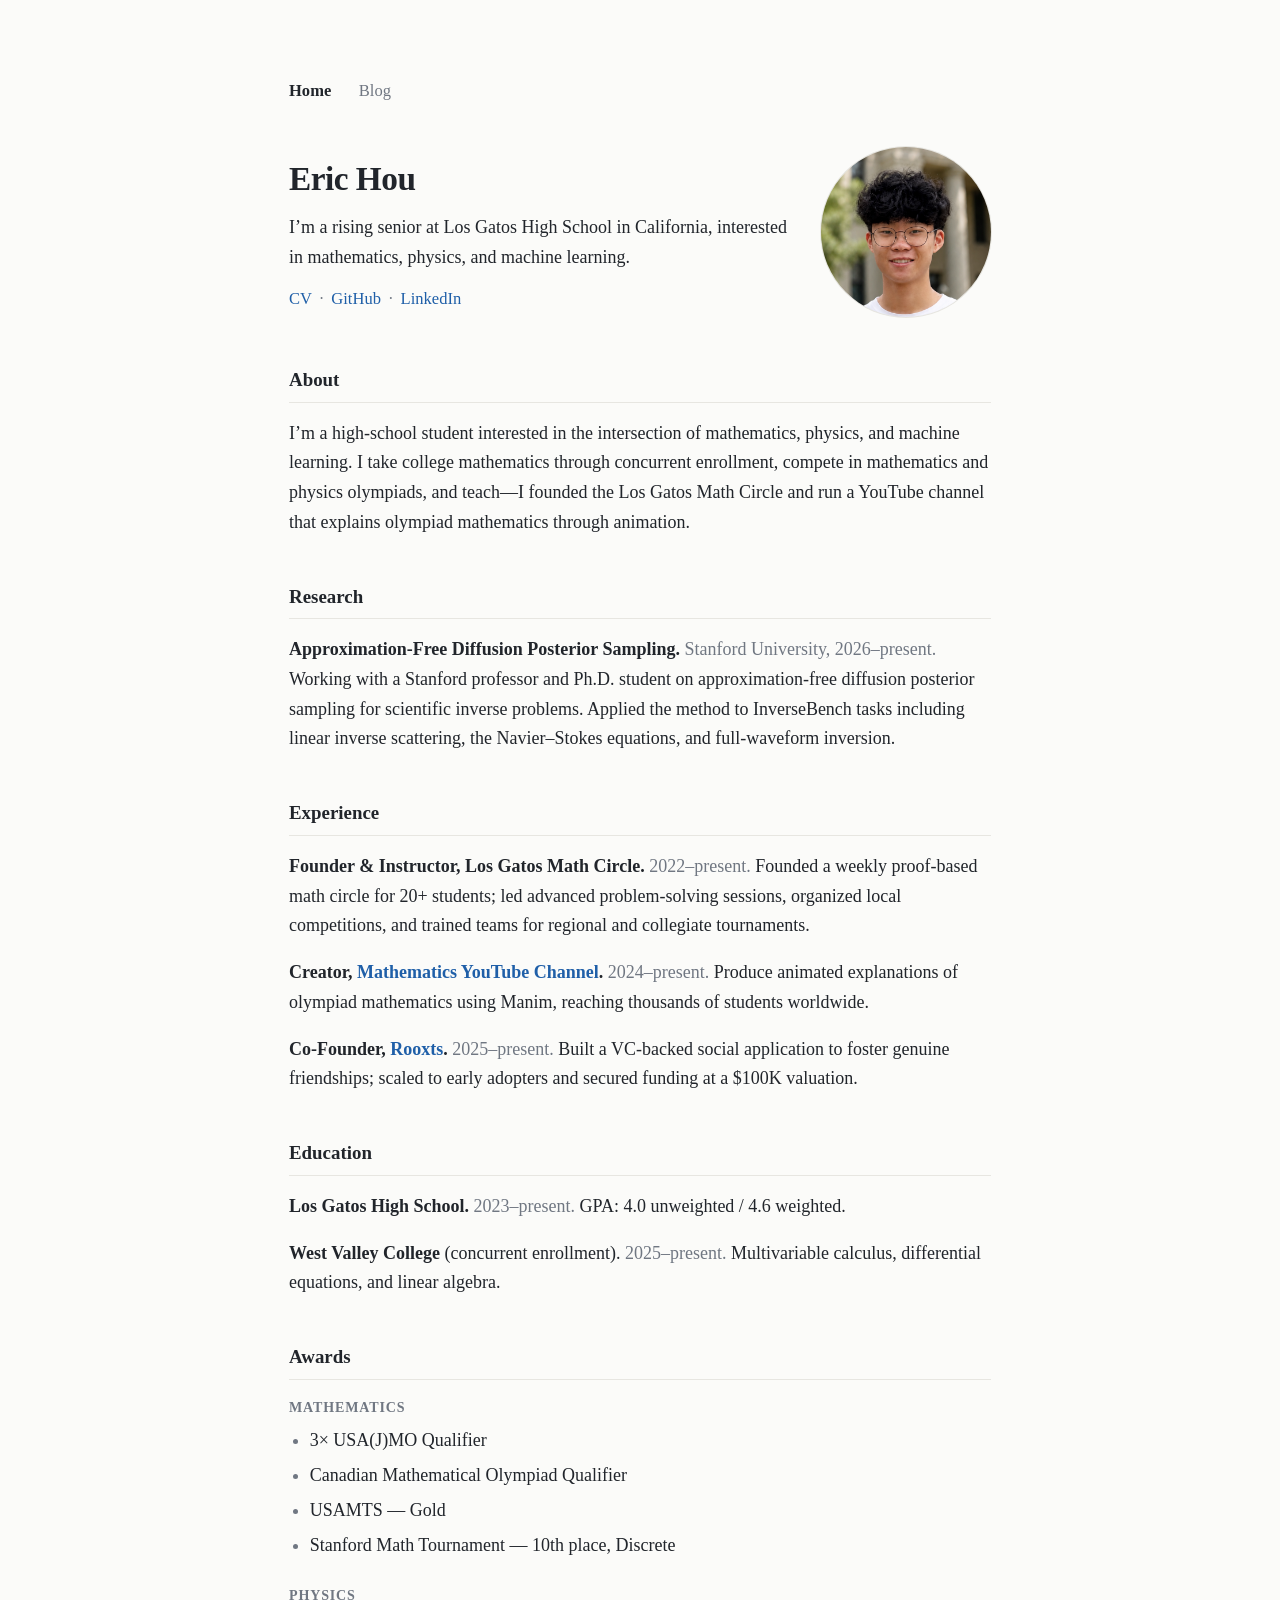
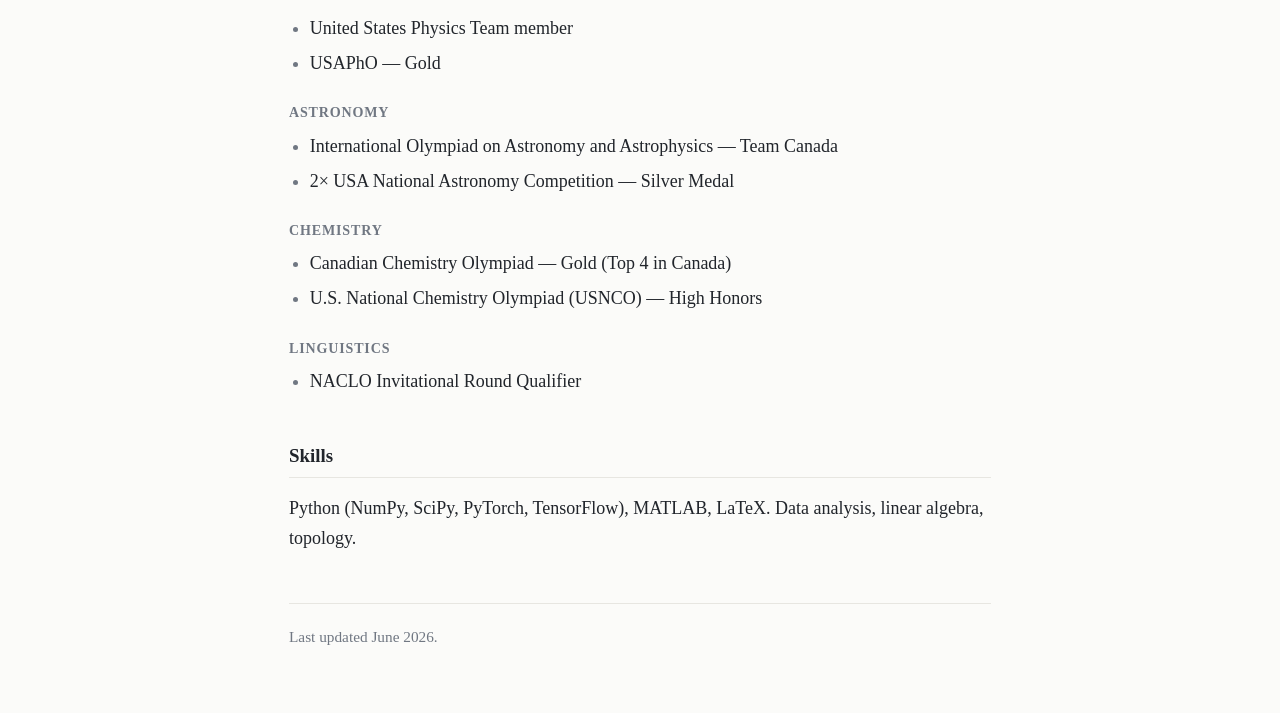
==== index.html @ 818a887a "Initial commit: minimal personal website" ====
<!DOCTYPE html>
<html lang="en">
<head>
  <meta charset="UTF-8" />
  <meta name="viewport" content="width=device-width, initial-scale=1.0" />
  <title>Eric Hou</title>
  <meta name="description" content="Eric Hou — a rising senior at Los Gatos High School interested in mathematics, physics, and machine learning." />
  <meta name="author" content="Eric Hou" />
  <link rel="icon" href="assets/profile.png" type="image/png" />
  <link rel="stylesheet" href="styles.css" />
</head>
<body>
  <div class="page">
    <nav class="nav">
      <a href="index.html" aria-current="page">Home</a>
      <a href="blog.html">Blog</a>
    </nav>
    <header class="intro">
      <div class="intro-text">
        <h1>Eric Hou</h1>
        <p class="lead">
          I&rsquo;m a rising senior at Los Gatos High School in California, interested in
          mathematics, physics, and machine learning.
        </p>
        <p class="contact">
          <a href="assets/cv.pdf">CV</a> <span class="sep">&middot;</span>
          <a href="https://github.com/erichou1">GitHub</a> <span class="sep">&middot;</span>
          <a href="https://www.linkedin.com/in/erichouu/">LinkedIn</a>
        </p>
      </div>
      <span class="photo">
        <img src="assets/profile.png" alt="Eric Hou" />
      </span>
    </header>

  <h2>About</h2>
  <p>
    I&rsquo;m a high-school student interested in the intersection of mathematics, physics,
    and machine learning. I take college mathematics through concurrent enrollment, compete
    in mathematics and physics olympiads, and teach&mdash;I founded the Los Gatos Math
    Circle and run a YouTube channel that explains olympiad mathematics through animation.
  </p>

  <h2>Research</h2>
  <p>
    <b>Approximation-Free Diffusion Posterior Sampling.</b>
    <span class="muted">Stanford University, 2026&ndash;present.</span> Working with a Stanford professor and Ph.D.
    student on approximation-free diffusion posterior sampling for scientific inverse
    problems. Applied the method to InverseBench tasks including linear inverse scattering,
    the Navier&ndash;Stokes equations, and full-waveform inversion.
  </p>

  <h2>Experience</h2>
  <p>
    <b>Founder &amp; Instructor, Los Gatos Math Circle.</b> <span class="muted">2022&ndash;present.</span>
    Founded a weekly proof-based math circle for 20+ students; led advanced problem-solving
    sessions, organized local competitions, and trained teams for regional and collegiate
    tournaments.
  </p>
  <p>
    <b>Creator, <a href="https://www.youtube.com/watch?v=dcJNu7ISjkw">Mathematics YouTube Channel</a>.</b> <span class="muted">2024&ndash;present.</span>
    Produce animated explanations of olympiad mathematics using Manim, reaching thousands
    of students worldwide.
  </p>
  <p>
    <b>Co-Founder, <a href="https://www.rooxts.com">Rooxts</a>.</b> <span class="muted">2025&ndash;present.</span>
    Built a VC-backed social application to foster genuine friendships; scaled to early
    adopters and secured funding at a $100K valuation.
  </p>

  <h2>Education</h2>
  <p>
    <b>Los Gatos High School.</b> <span class="muted">2023&ndash;present.</span> GPA: 4.0 unweighted / 4.6 weighted.
  </p>
  <p>
    <b>West Valley College</b> (concurrent enrollment). <span class="muted">2025&ndash;present.</span> Multivariable
    calculus, differential equations, and linear algebra.
  </p>

  <h2>Awards</h2>
  <div class="awards">
    <h3>Mathematics</h3>
    <ul>
      <li>3&times; USA(J)MO Qualifier</li>
      <li>Canadian Mathematical Olympiad Qualifier</li>
      <li>USAMTS &mdash; Gold</li>
      <li>Stanford Math Tournament &mdash; 10th place, Discrete</li>
    </ul>

    <h3>Physics</h3>
    <ul>
      <li>United States Physics Team member</li>
      <li>USAPhO &mdash; Gold</li>
    </ul>

    <h3>Astronomy</h3>
    <ul>
      <li>International Olympiad on Astronomy and Astrophysics &mdash; Team Canada</li>
      <li>2&times; USA National Astronomy Competition &mdash; Silver Medal</li>
    </ul>

    <h3>Chemistry</h3>
    <ul>
      <li>Canadian Chemistry Olympiad &mdash; Gold (Top 4 in Canada)</li>
      <li>U.S. National Chemistry Olympiad (USNCO) &mdash; High Honors</li>
    </ul>

    <h3>Linguistics</h3>
    <ul>
      <li>NACLO Invitational Round Qualifier</li>
    </ul>
  </div>

  <h2>Skills</h2>
  <p>
    Python (NumPy, SciPy, PyTorch, TensorFlow), MATLAB, LaTeX. Data analysis, linear
    algebra, topology.
  </p>

    <footer>
      Last updated June 2026.
    </footer>
  </div>
</body>
</html>
---- styles.css ----
/* Eric Hou — minimal academic homepage */

:root {
  --bg: #fbfbf9;
  --fg: #21252b;
  --muted: #707782;
  --rule: #e7e6e1;
  --link: #1f5fa8;
  --link-hover: #143f73;
  --measure: 42rem;
}

@media (prefers-color-scheme: dark) {
  :root {
    --bg: #15171a;
    --fg: #e3e4e2;
    --muted: #969ca5;
    --rule: #2a2d31;
    --link: #82b4ff;
    --link-hover: #abccff;
  }
}

* {
  box-sizing: border-box;
}

html {
  font-size: 18px;
  -webkit-text-size-adjust: 100%;
}

body {
  margin: 0;
  background: var(--bg);
  color: var(--fg);
  font-family: "Charter", "Iowan Old Style", "Palatino Linotype", Palatino, Georgia, serif;
  font-size: 1rem;
  line-height: 1.65;
  -webkit-font-smoothing: antialiased;
  text-rendering: optimizeLegibility;
}

.page {
  max-width: var(--measure);
  margin: 0 auto;
  padding: clamp(2.5rem, 6vw, 5rem) 1.5rem clamp(2.5rem, 5vw, 4rem);
}

/* Nav */
.nav {
  margin-bottom: 2.4rem;
  font-size: 0.92rem;
}

.nav a {
  margin-right: 1.3rem;
  color: var(--muted);
}

.nav a:hover {
  color: var(--link);
  text-decoration: none;
}

.nav a[aria-current="page"] {
  color: var(--fg);
  font-weight: 600;
}

/* Links */
a {
  color: var(--link);
  text-decoration: none;
}

a:hover {
  color: var(--link-hover);
  text-decoration: underline;
  text-underline-offset: 2px;
}

/* Header */
.intro {
  display: flex;
  align-items: center;
  gap: 1.6rem;
  margin-bottom: 2.6rem;
}

.intro-text {
  flex: 1 1 auto;
  min-width: 0;
}

.photo {
  flex: none;
  display: block;
  width: 170px;
  height: 170px;
  border-radius: 50%;
  overflow: hidden;
  background: var(--rule);
  box-shadow: 0 0 0 1px var(--rule);
}

.photo img {
  width: 100%;
  height: 100%;
  object-fit: cover;
  object-position: center 35%;
  transform: scale(1.9);
  transform-origin: center 35%;
}

h1 {
  margin: 0 0 0.35rem;
  font-size: 1.85rem;
  font-weight: 600;
  letter-spacing: -0.015em;
}

.lead {
  margin: 0 0 0.7rem;
}

.contact {
  margin: 0;
  font-size: 0.92rem;
  color: var(--muted);
}

.contact .sep {
  margin: 0 0.2rem;
  color: var(--muted);
}

/* Sections */
h2 {
  margin: 2.4rem 0 0.9rem;
  padding-bottom: 0.35rem;
  font-size: 1.05rem;
  font-weight: 600;
  border-bottom: 1px solid var(--rule);
}

h3 {
  margin: 1.25rem 0 0.4rem;
  font-size: 0.78rem;
  font-weight: 600;
  text-transform: uppercase;
  letter-spacing: 0.06em;
  color: var(--muted);
}

p {
  margin: 0 0 0.95rem;
}

b {
  font-weight: 600;
}

.muted {
  color: var(--muted);
}

/* Lists */
ul {
  margin: 0 0 0.95rem;
  padding-left: 1.15rem;
}

li {
  margin-bottom: 0.3rem;
}

li::marker {
  color: var(--muted);
}

/* Awards: tighter spacing within the grouped section */
.awards ul {
  margin-bottom: 0.6rem;
}

.awards h3:first-child {
  margin-top: 0.4rem;
}

/* Footer */
footer {
  margin-top: 2.75rem;
  padding-top: 1.1rem;
  border-top: 1px solid var(--rule);
  color: var(--muted);
  font-size: 0.85rem;
}

/* Blog listing */
.posts {
  list-style: none;
  padding: 0;
  margin: 1.8rem 0 0;
}

.posts li {
  display: flex;
  align-items: baseline;
  gap: 1.1rem;
  margin-bottom: 0.85rem;
}

.post-date {
  flex: none;
  width: 5.5rem;
  font-size: 0.9rem;
}

/* Blog post */
.post {
  margin-bottom: 2.5rem;
}

.post h1 {
  margin-bottom: 0.25rem;
}

.post-meta {
  margin: 0 0 1.6rem;
  font-size: 0.92rem;
}

.back {
  font-size: 0.92rem;
}

/* Small screens */
@media (max-width: 480px) {
  html {
    font-size: 17px;
  }

  .intro {
    gap: 1.1rem;
  }

  .photo {
    width: 128px;
    height: 128px;
  }
}
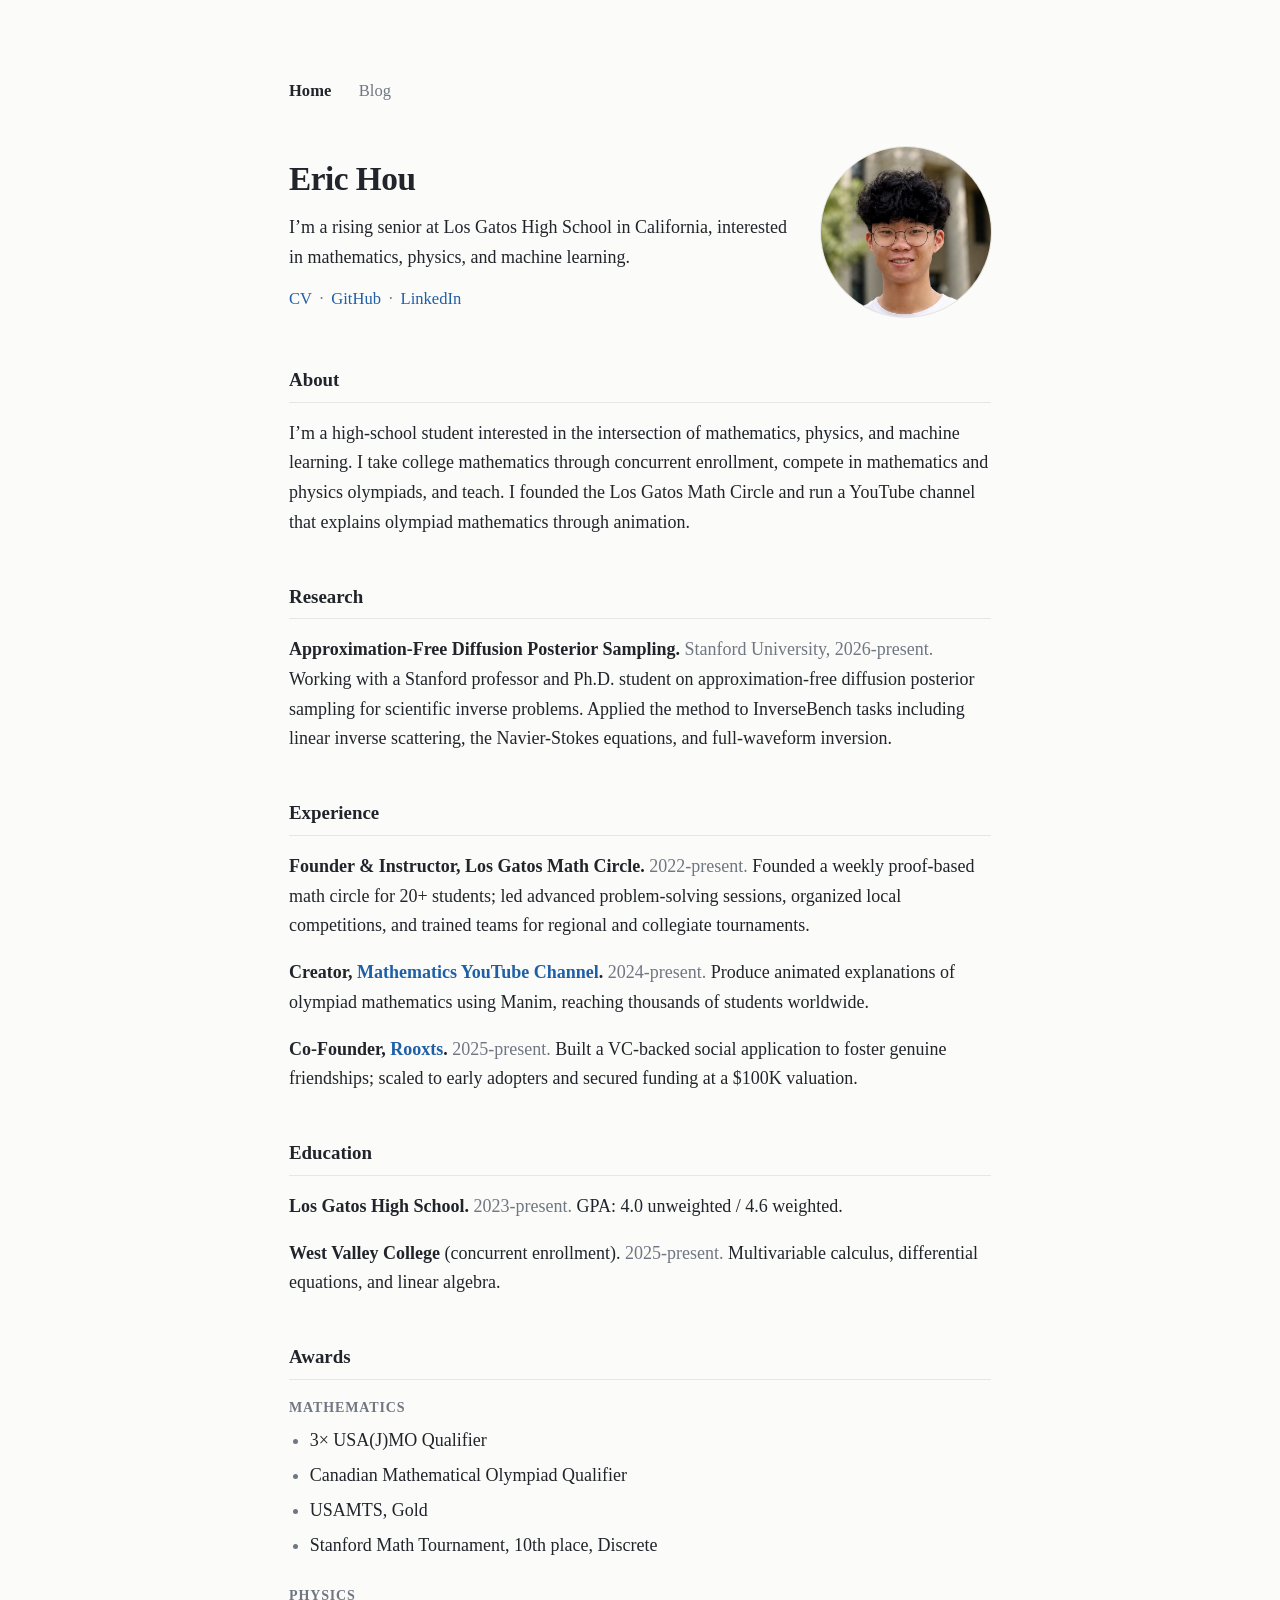
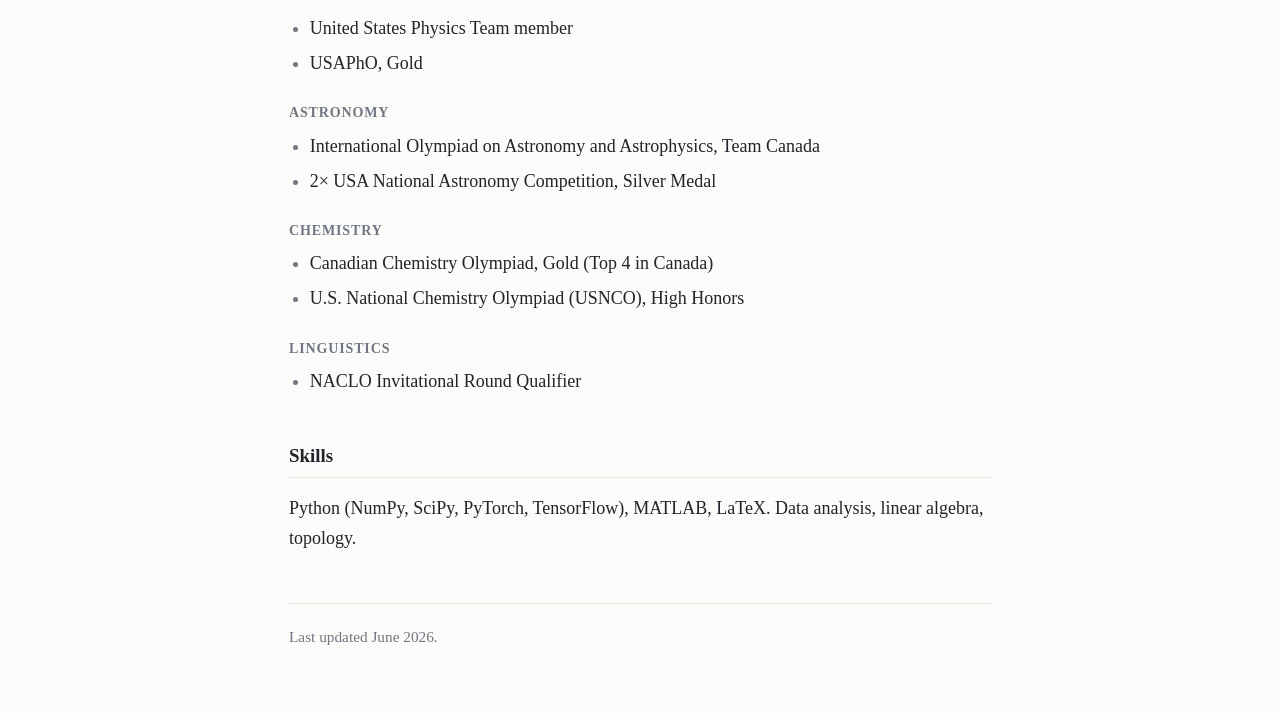
==== commit c1cb9e66: "Remove em and en dashes from site copy" ====
--- a/index.html
+++ b/index.html
@@ -4,7 +4,7 @@
   <meta charset="UTF-8" />
   <meta name="viewport" content="width=device-width, initial-scale=1.0" />
   <title>Eric Hou</title>
-  <meta name="description" content="Eric Hou — a rising senior at Los Gatos High School interested in mathematics, physics, and machine learning." />
+  <meta name="description" content="Eric Hou, a rising senior at Los Gatos High School interested in mathematics, physics, and machine learning." />
   <meta name="author" content="Eric Hou" />
   <link rel="icon" href="assets/profile.png" type="image/png" />
   <link rel="stylesheet" href="styles.css" />
@@ -37,43 +37,43 @@
   <p>
     I&rsquo;m a high-school student interested in the intersection of mathematics, physics,
     and machine learning. I take college mathematics through concurrent enrollment, compete
-    in mathematics and physics olympiads, and teach&mdash;I founded the Los Gatos Math
+    in mathematics and physics olympiads, and teach. I founded the Los Gatos Math
     Circle and run a YouTube channel that explains olympiad mathematics through animation.
   </p>
 
   <h2>Research</h2>
   <p>
     <b>Approximation-Free Diffusion Posterior Sampling.</b>
-    <span class="muted">Stanford University, 2026&ndash;present.</span> Working with a Stanford professor and Ph.D.
+    <span class="muted">Stanford University, 2026-present.</span> Working with a Stanford professor and Ph.D.
     student on approximation-free diffusion posterior sampling for scientific inverse
     problems. Applied the method to InverseBench tasks including linear inverse scattering,
-    the Navier&ndash;Stokes equations, and full-waveform inversion.
+    the Navier-Stokes equations, and full-waveform inversion.
   </p>
 
   <h2>Experience</h2>
   <p>
-    <b>Founder &amp; Instructor, Los Gatos Math Circle.</b> <span class="muted">2022&ndash;present.</span>
+    <b>Founder &amp; Instructor, Los Gatos Math Circle.</b> <span class="muted">2022-present.</span>
     Founded a weekly proof-based math circle for 20+ students; led advanced problem-solving
     sessions, organized local competitions, and trained teams for regional and collegiate
     tournaments.
   </p>
   <p>
-    <b>Creator, <a href="https://www.youtube.com/watch?v=dcJNu7ISjkw">Mathematics YouTube Channel</a>.</b> <span class="muted">2024&ndash;present.</span>
+    <b>Creator, <a href="https://www.youtube.com/watch?v=dcJNu7ISjkw">Mathematics YouTube Channel</a>.</b> <span class="muted">2024-present.</span>
     Produce animated explanations of olympiad mathematics using Manim, reaching thousands
     of students worldwide.
   </p>
   <p>
-    <b>Co-Founder, <a href="https://www.rooxts.com">Rooxts</a>.</b> <span class="muted">2025&ndash;present.</span>
+    <b>Co-Founder, <a href="https://www.rooxts.com">Rooxts</a>.</b> <span class="muted">2025-present.</span>
     Built a VC-backed social application to foster genuine friendships; scaled to early
     adopters and secured funding at a $100K valuation.
   </p>
 
   <h2>Education</h2>
   <p>
-    <b>Los Gatos High School.</b> <span class="muted">2023&ndash;present.</span> GPA: 4.0 unweighted / 4.6 weighted.
+    <b>Los Gatos High School.</b> <span class="muted">2023-present.</span> GPA: 4.0 unweighted / 4.6 weighted.
   </p>
   <p>
-    <b>West Valley College</b> (concurrent enrollment). <span class="muted">2025&ndash;present.</span> Multivariable
+    <b>West Valley College</b> (concurrent enrollment). <span class="muted">2025-present.</span> Multivariable
     calculus, differential equations, and linear algebra.
   </p>
 
@@ -83,26 +83,26 @@
     <ul>
       <li>3&times; USA(J)MO Qualifier</li>
       <li>Canadian Mathematical Olympiad Qualifier</li>
-      <li>USAMTS &mdash; Gold</li>
-      <li>Stanford Math Tournament &mdash; 10th place, Discrete</li>
+      <li>USAMTS, Gold</li>
+      <li>Stanford Math Tournament, 10th place, Discrete</li>
     </ul>
 
     <h3>Physics</h3>
     <ul>
       <li>United States Physics Team member</li>
-      <li>USAPhO &mdash; Gold</li>
+      <li>USAPhO, Gold</li>
     </ul>
 
     <h3>Astronomy</h3>
     <ul>
-      <li>International Olympiad on Astronomy and Astrophysics &mdash; Team Canada</li>
-      <li>2&times; USA National Astronomy Competition &mdash; Silver Medal</li>
+      <li>International Olympiad on Astronomy and Astrophysics, Team Canada</li>
+      <li>2&times; USA National Astronomy Competition, Silver Medal</li>
     </ul>
 
     <h3>Chemistry</h3>
     <ul>
-      <li>Canadian Chemistry Olympiad &mdash; Gold (Top 4 in Canada)</li>
-      <li>U.S. National Chemistry Olympiad (USNCO) &mdash; High Honors</li>
+      <li>Canadian Chemistry Olympiad, Gold (Top 4 in Canada)</li>
+      <li>U.S. National Chemistry Olympiad (USNCO), High Honors</li>
     </ul>
 
     <h3>Linguistics</h3>
--- a/styles.css
+++ b/styles.css
@@ -1,4 +1,4 @@
-/* Eric Hou — minimal academic homepage */
+/* Eric Hou: minimal academic homepage */
 
 :root {
   --bg: #fbfbf9;
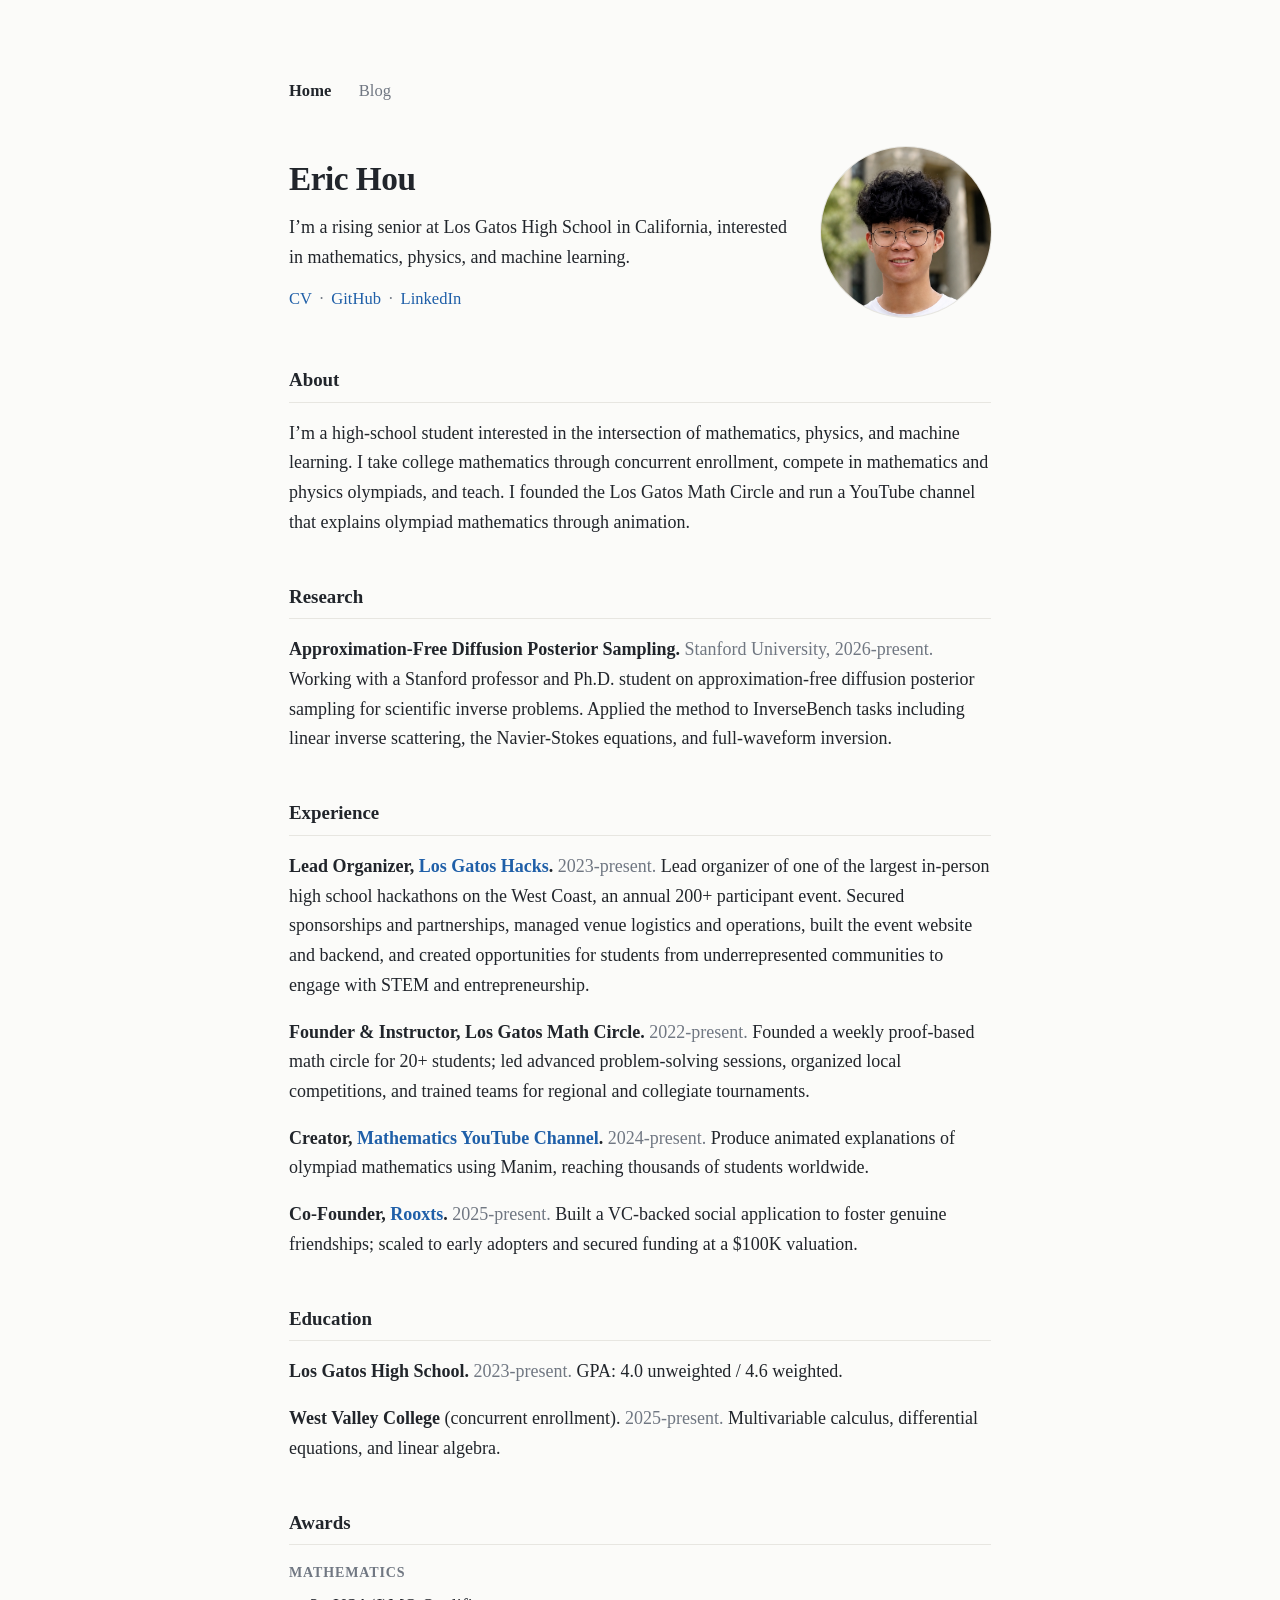
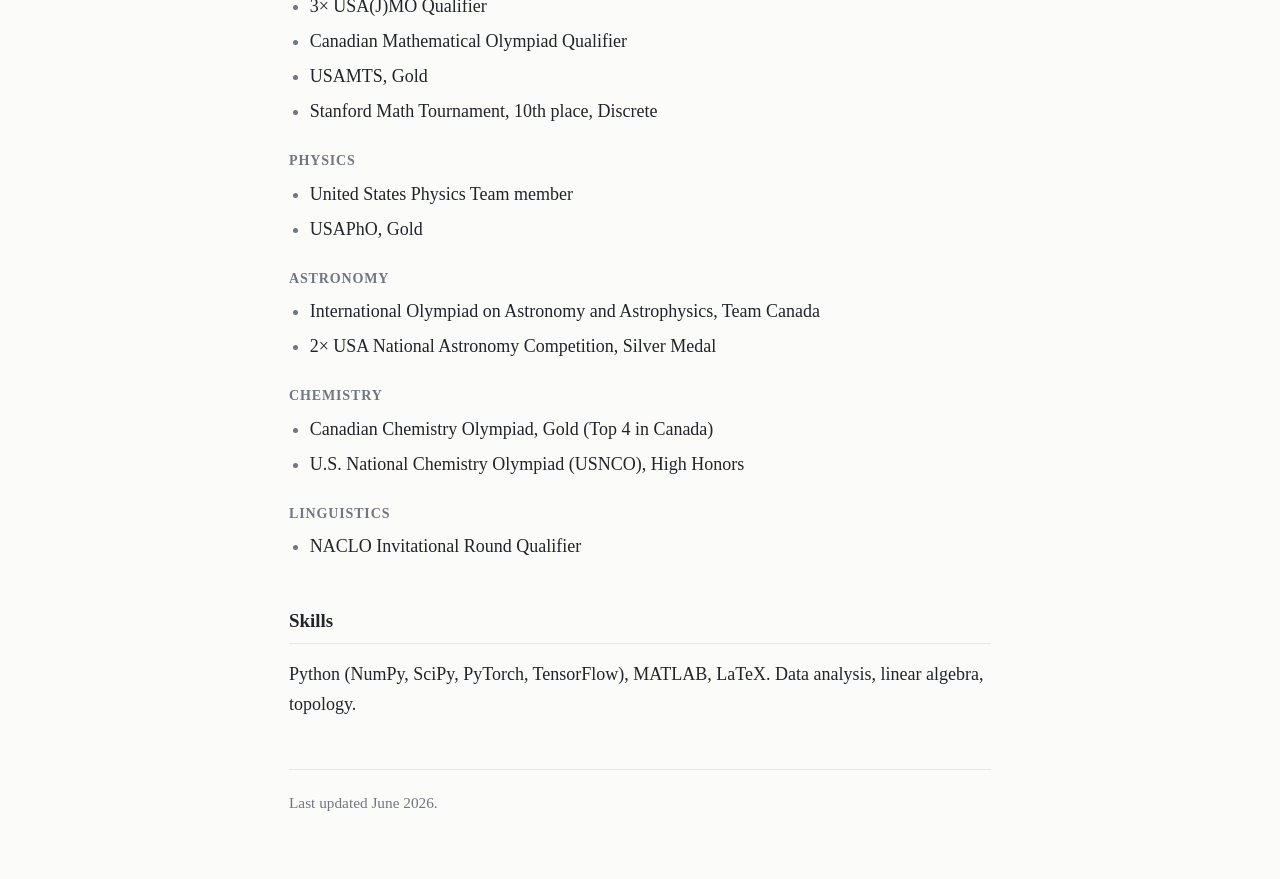
==== commit 8bbc98af: "Add Los Gatos Hacks experience" ====
--- a/index.html
+++ b/index.html
@@ -51,6 +51,13 @@
   </p>
 
   <h2>Experience</h2>
+  <p>
+    <b>Lead Organizer, <a href="https://losgatoshacks.com">Los Gatos Hacks</a>.</b> <span class="muted">2023-present.</span>
+    Lead organizer of one of the largest in-person high school hackathons on the West Coast,
+    an annual 200+ participant event. Secured sponsorships and partnerships, managed venue
+    logistics and operations, built the event website and backend, and created opportunities
+    for students from underrepresented communities to engage with STEM and entrepreneurship.
+  </p>
   <p>
     <b>Founder &amp; Instructor, Los Gatos Math Circle.</b> <span class="muted">2022-present.</span>
     Founded a weekly proof-based math circle for 20+ students; led advanced problem-solving
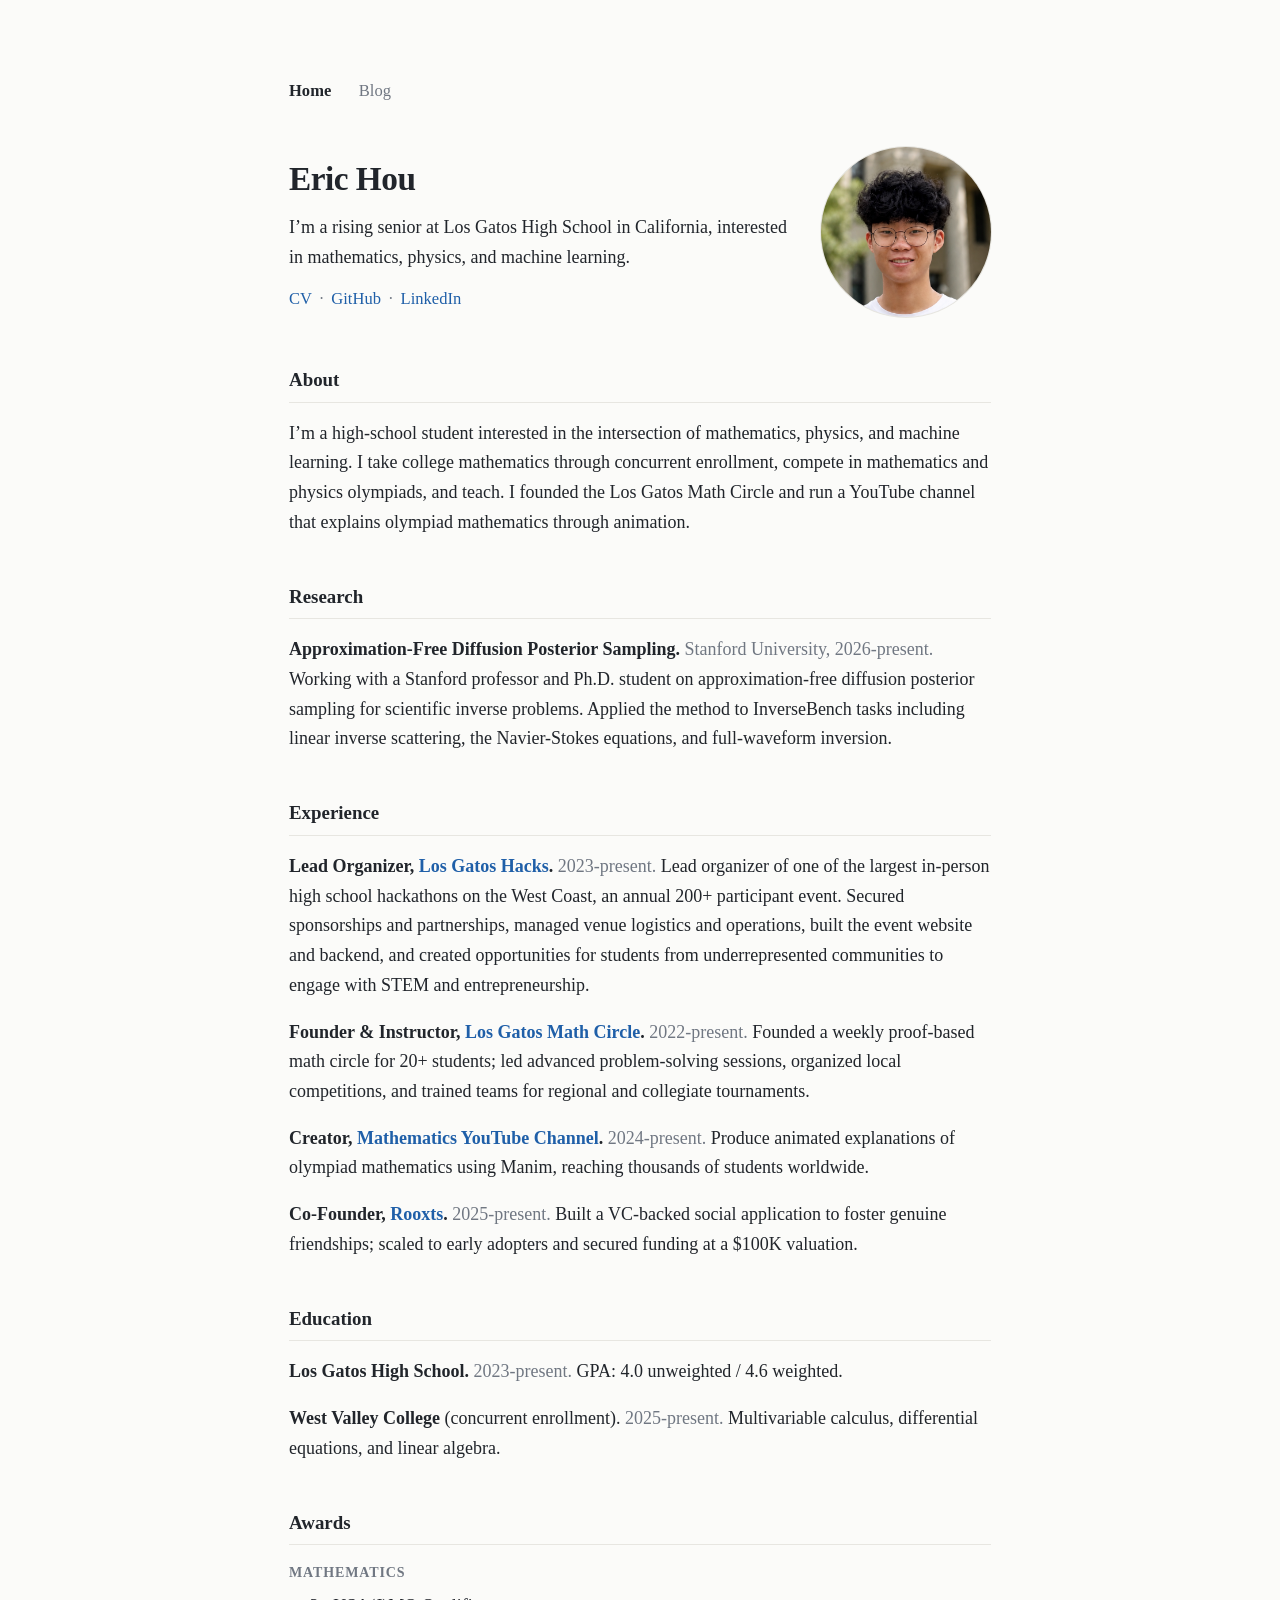
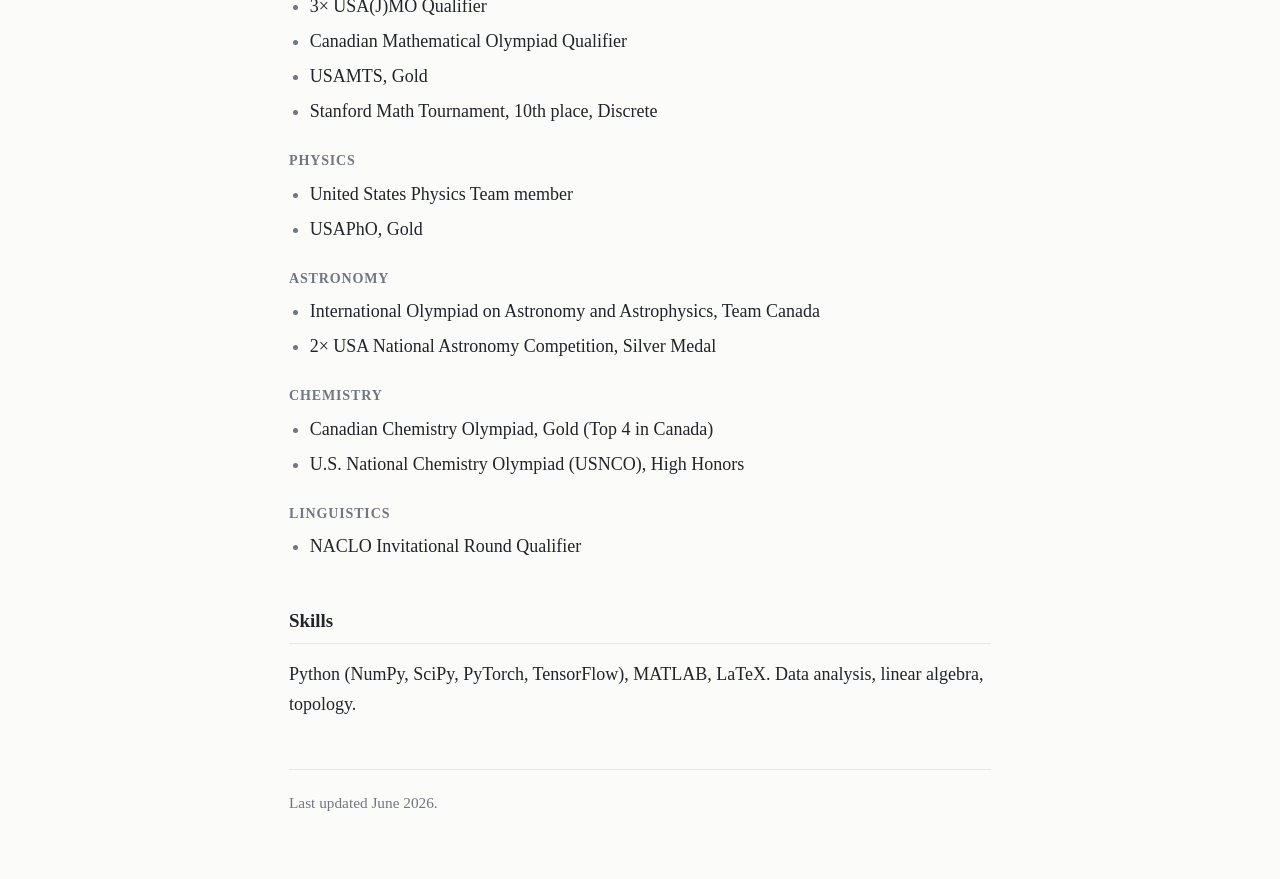
==== commit d04ac38e: "Add Los Gatos Math Circle link" ====
--- a/index.html
+++ b/index.html
@@ -59,7 +59,7 @@
     for students from underrepresented communities to engage with STEM and entrepreneurship.
   </p>
   <p>
-    <b>Founder &amp; Instructor, Los Gatos Math Circle.</b> <span class="muted">2022-present.</span>
+    <b>Founder &amp; Instructor, <a href="https://lgmathcircle.org">Los Gatos Math Circle</a>.</b> <span class="muted">2022-present.</span>
     Founded a weekly proof-based math circle for 20+ students; led advanced problem-solving
     sessions, organized local competitions, and trained teams for regional and collegiate
     tournaments.
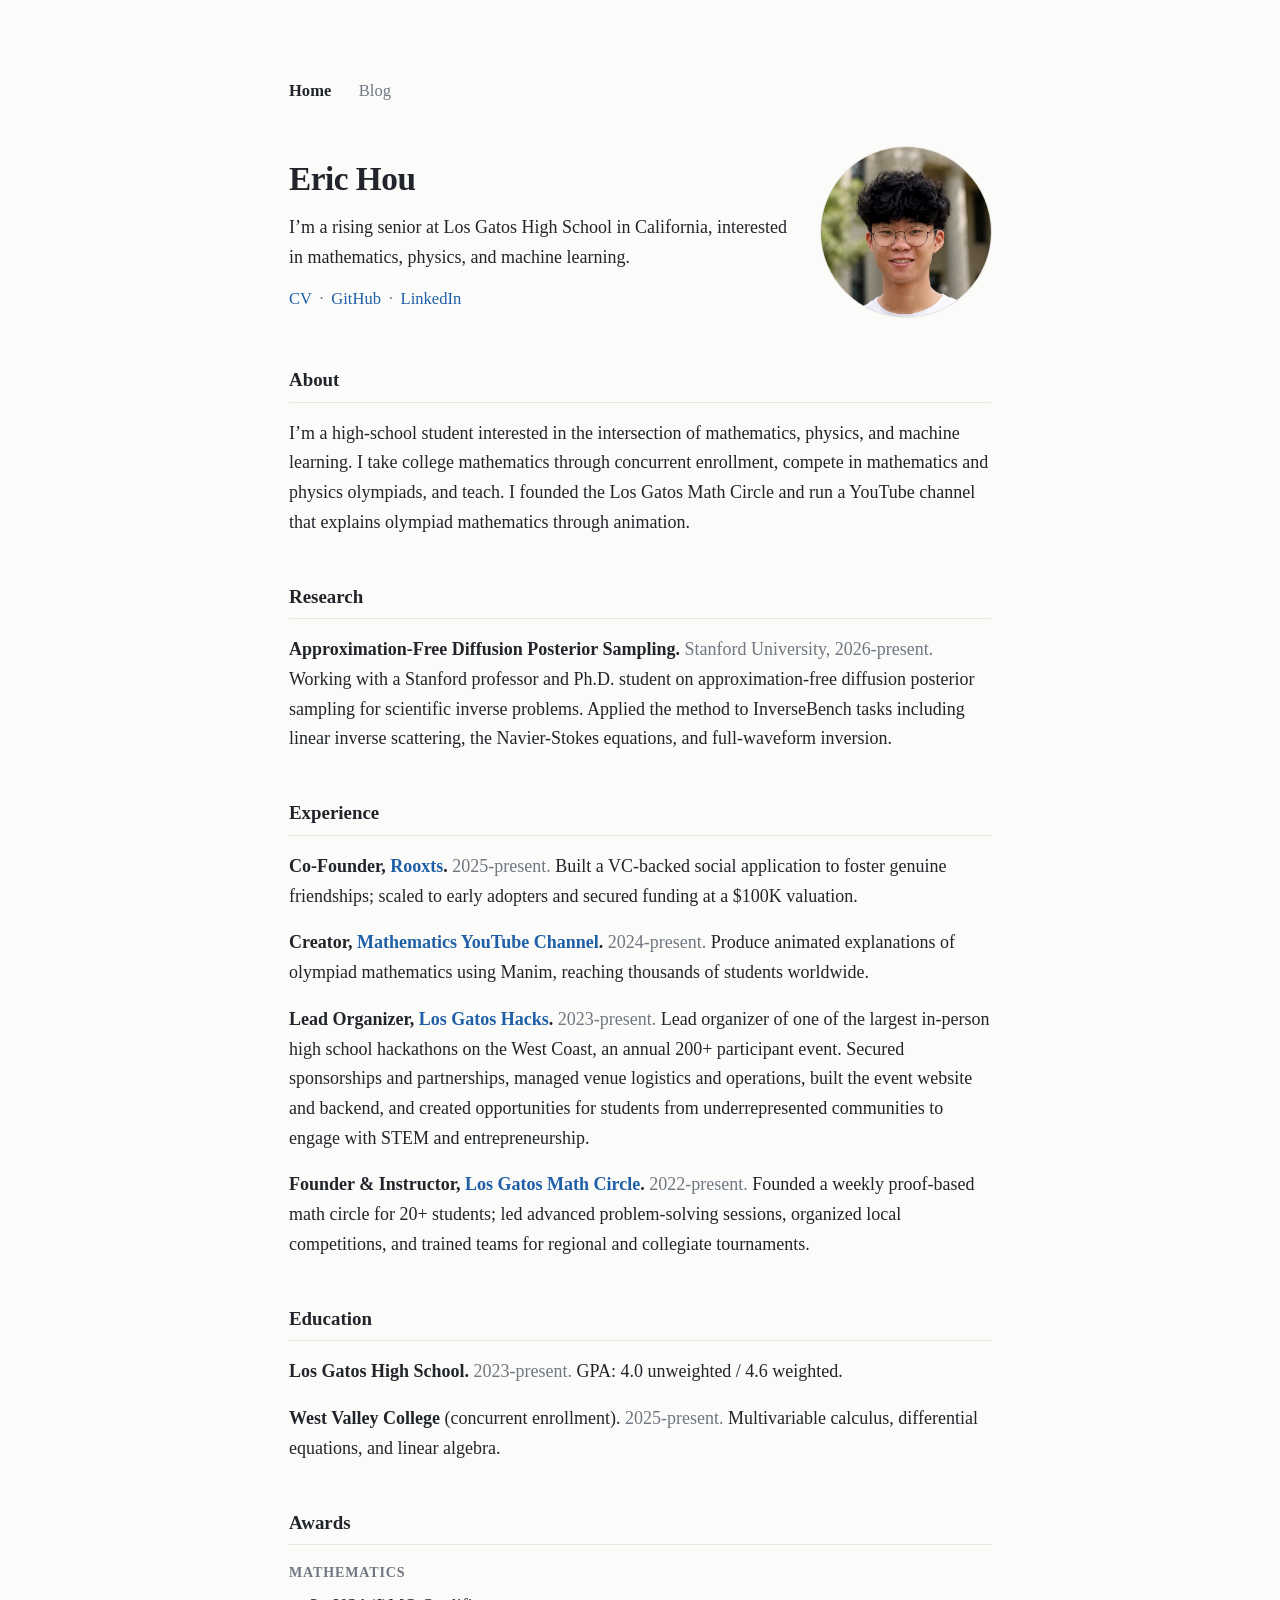
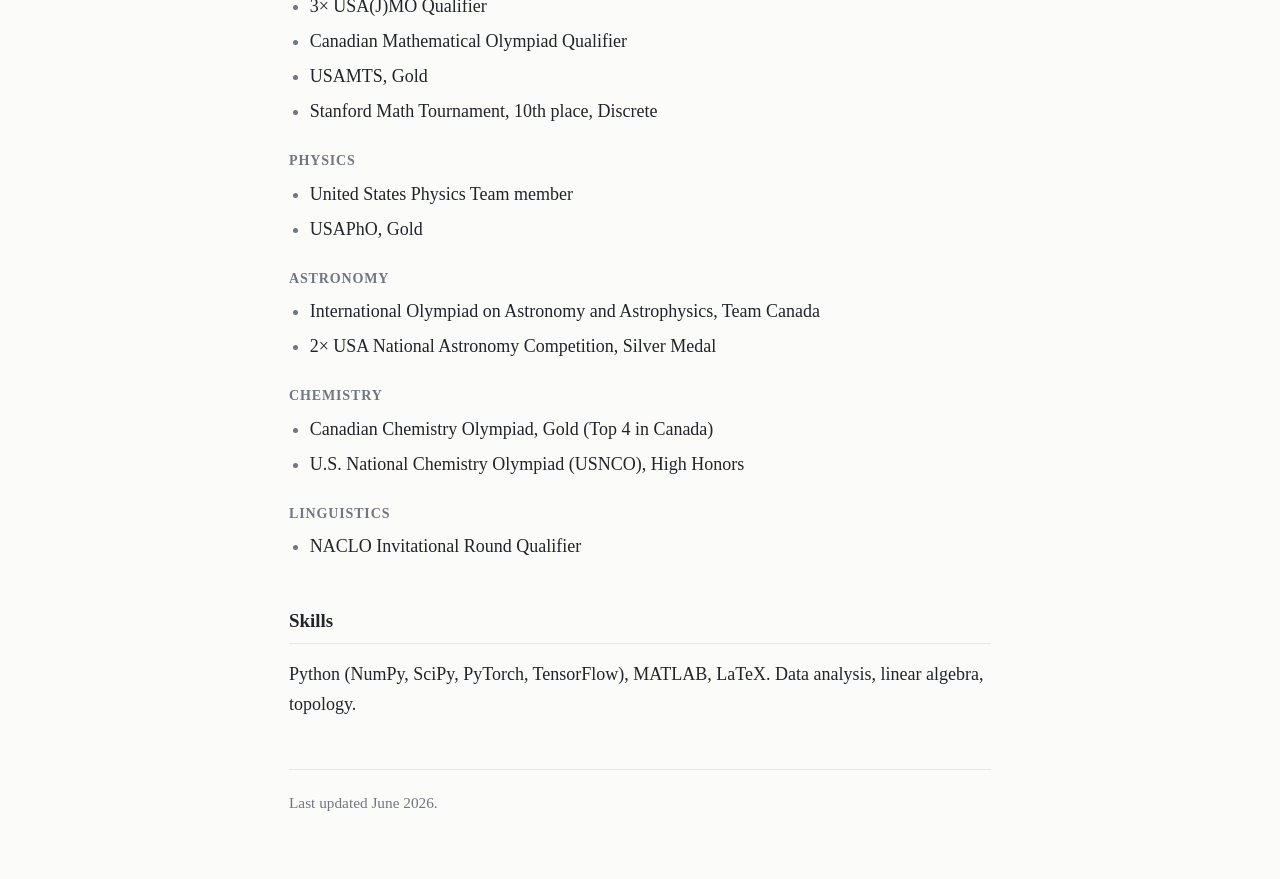
==== commit 8b9d8830: "Order experience newest-first" ====
--- a/index.html
+++ b/index.html
@@ -52,6 +52,16 @@
 
   <h2>Experience</h2>
   <p>
+    <b>Co-Founder, <a href="https://www.rooxts.com">Rooxts</a>.</b> <span class="muted">2025-present.</span>
+    Built a VC-backed social application to foster genuine friendships; scaled to early
+    adopters and secured funding at a $100K valuation.
+  </p>
+  <p>
+    <b>Creator, <a href="https://www.youtube.com/watch?v=dcJNu7ISjkw">Mathematics YouTube Channel</a>.</b> <span class="muted">2024-present.</span>
+    Produce animated explanations of olympiad mathematics using Manim, reaching thousands
+    of students worldwide.
+  </p>
+  <p>
     <b>Lead Organizer, <a href="https://losgatoshacks.com">Los Gatos Hacks</a>.</b> <span class="muted">2023-present.</span>
     Lead organizer of one of the largest in-person high school hackathons on the West Coast,
     an annual 200+ participant event. Secured sponsorships and partnerships, managed venue
@@ -63,16 +73,6 @@
     Founded a weekly proof-based math circle for 20+ students; led advanced problem-solving
     sessions, organized local competitions, and trained teams for regional and collegiate
     tournaments.
-  </p>
-  <p>
-    <b>Creator, <a href="https://www.youtube.com/watch?v=dcJNu7ISjkw">Mathematics YouTube Channel</a>.</b> <span class="muted">2024-present.</span>
-    Produce animated explanations of olympiad mathematics using Manim, reaching thousands
-    of students worldwide.
-  </p>
-  <p>
-    <b>Co-Founder, <a href="https://www.rooxts.com">Rooxts</a>.</b> <span class="muted">2025-present.</span>
-    Built a VC-backed social application to foster genuine friendships; scaled to early
-    adopters and secured funding at a $100K valuation.
   </p>
 
   <h2>Education</h2>
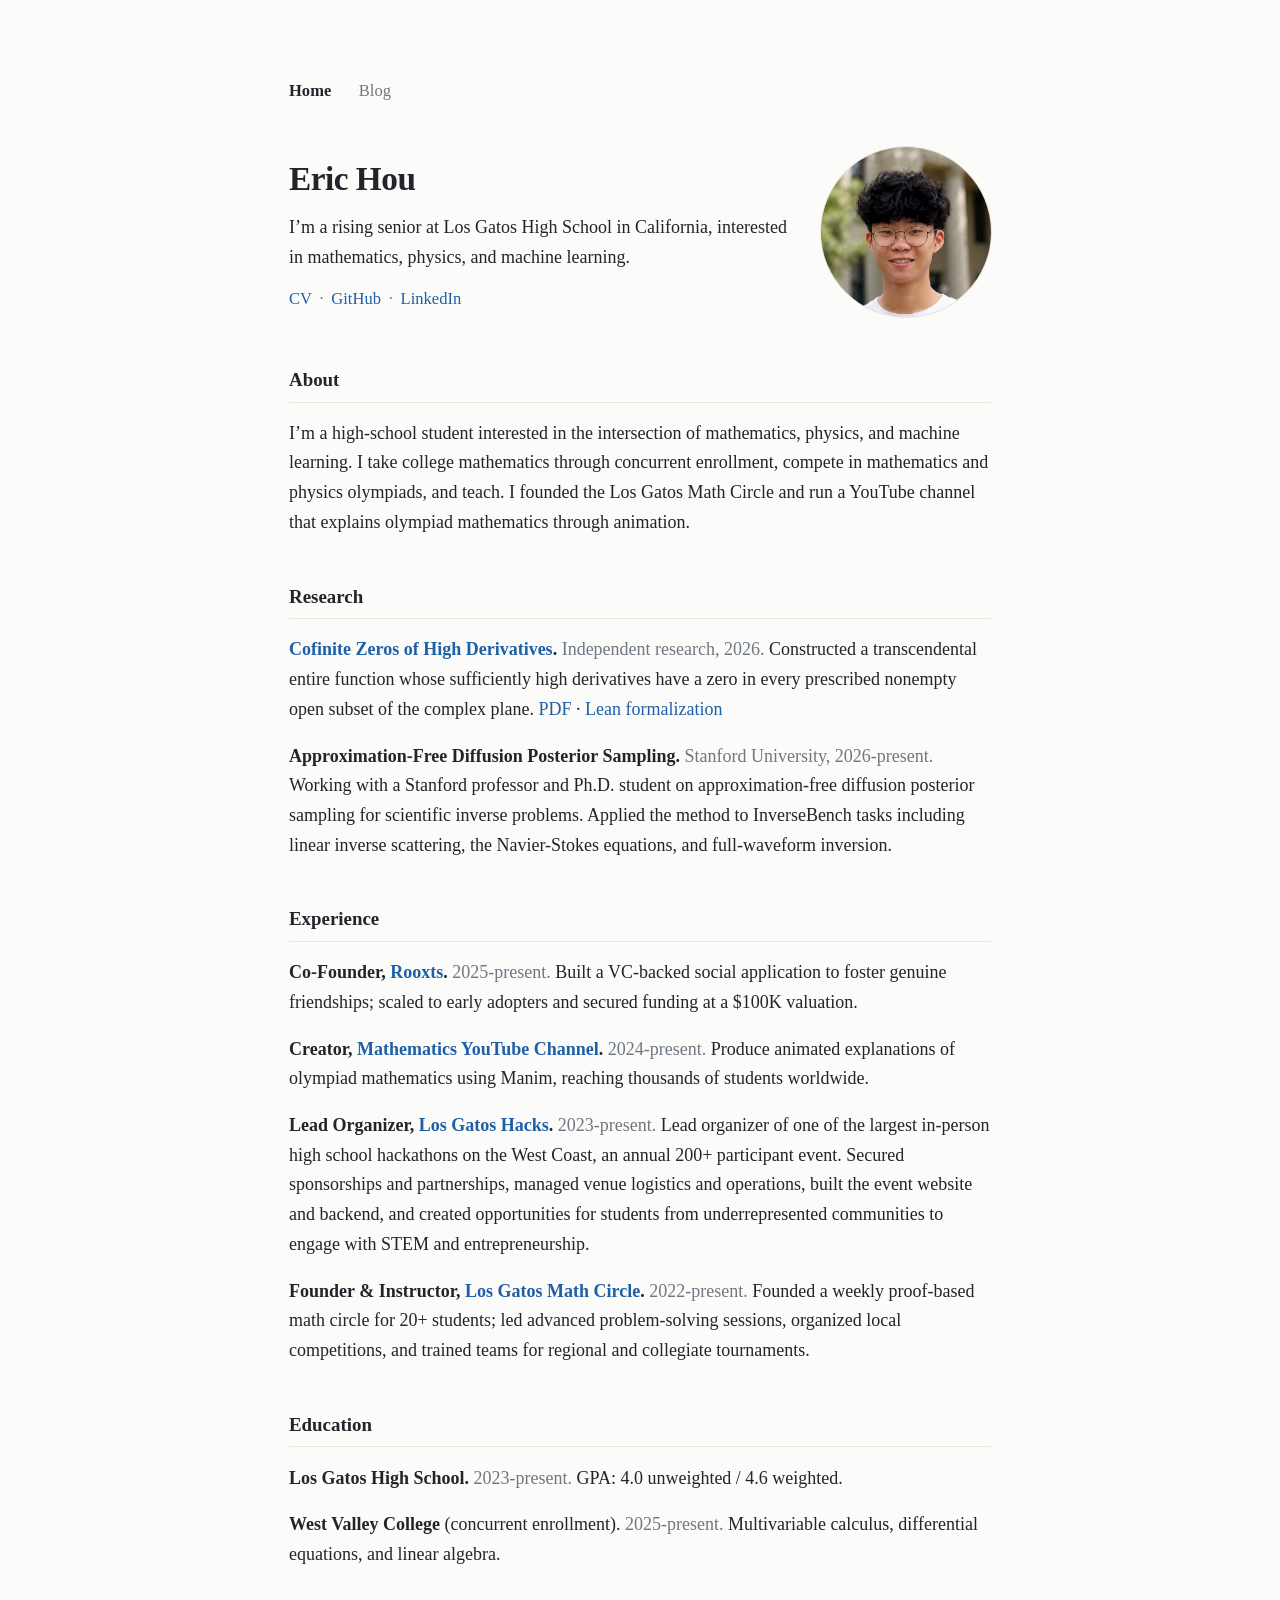
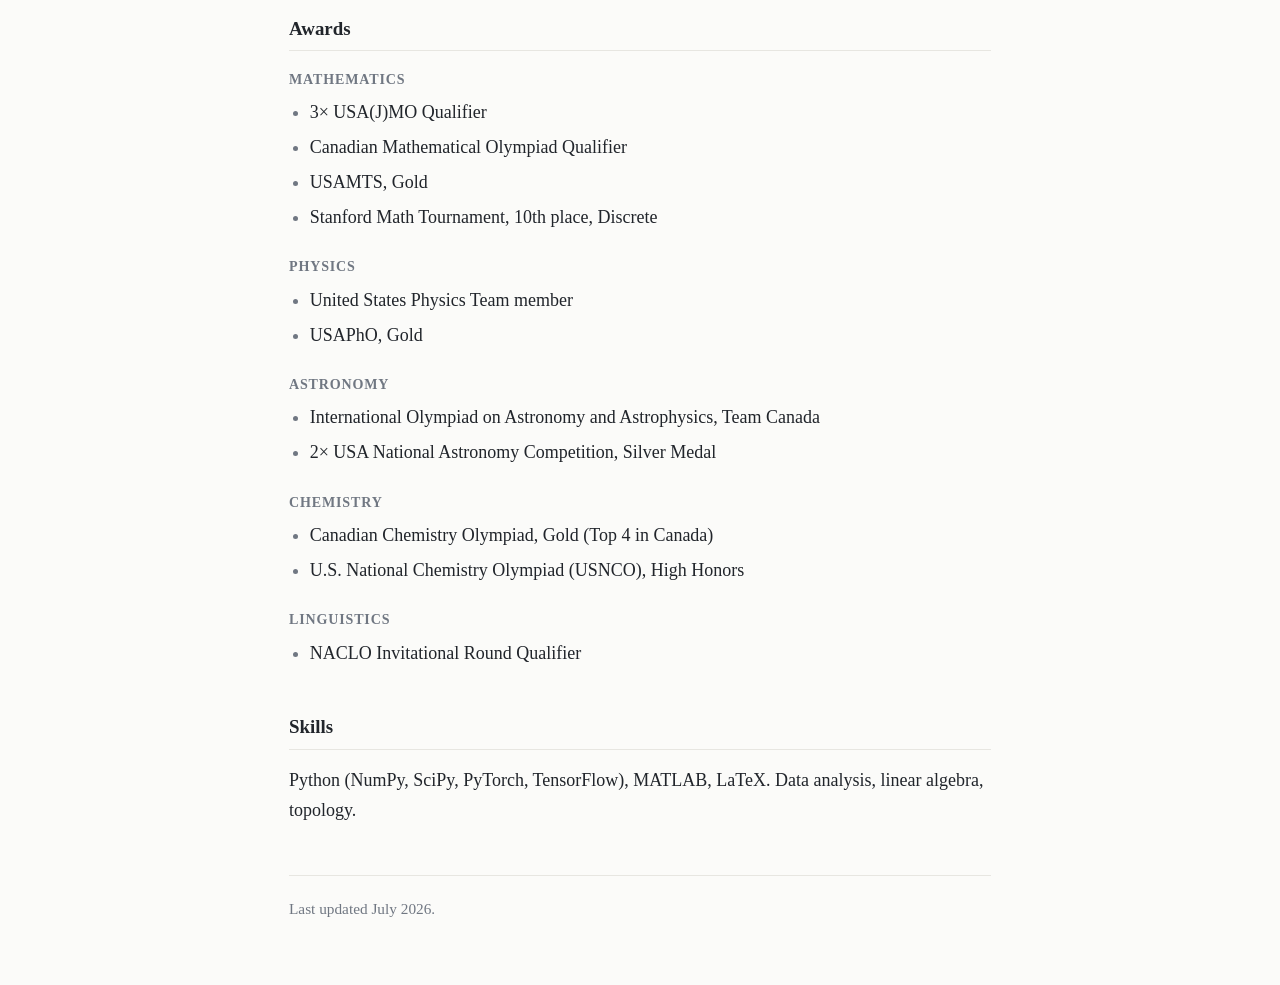
==== commit e2768c18: "Publish cofinite derivative zeros paper" ====
--- a/index.html
+++ b/index.html
@@ -42,6 +42,14 @@
   </p>
 
   <h2>Research</h2>
+  <p>
+    <b><a href="assets/cofinite-derivative-zeros.pdf">Cofinite Zeros of High Derivatives</a>.</b>
+    <span class="muted">Independent research, 2026.</span> Constructed a transcendental entire
+    function whose sufficiently high derivatives have a zero in every prescribed nonempty open
+    subset of the complex plane. <a href="assets/cofinite-derivative-zeros.pdf">PDF</a>
+    <span class="sep">&middot;</span>
+    <a href="https://github.com/erichou1/cofinite-derivative-zeros">Lean formalization</a>
+  </p>
   <p>
     <b>Approximation-Free Diffusion Posterior Sampling.</b>
     <span class="muted">Stanford University, 2026-present.</span> Working with a Stanford professor and Ph.D.
@@ -125,7 +133,7 @@
   </p>
 
     <footer>
-      Last updated June 2026.
+      Last updated July 2026.
     </footer>
   </div>
 </body>
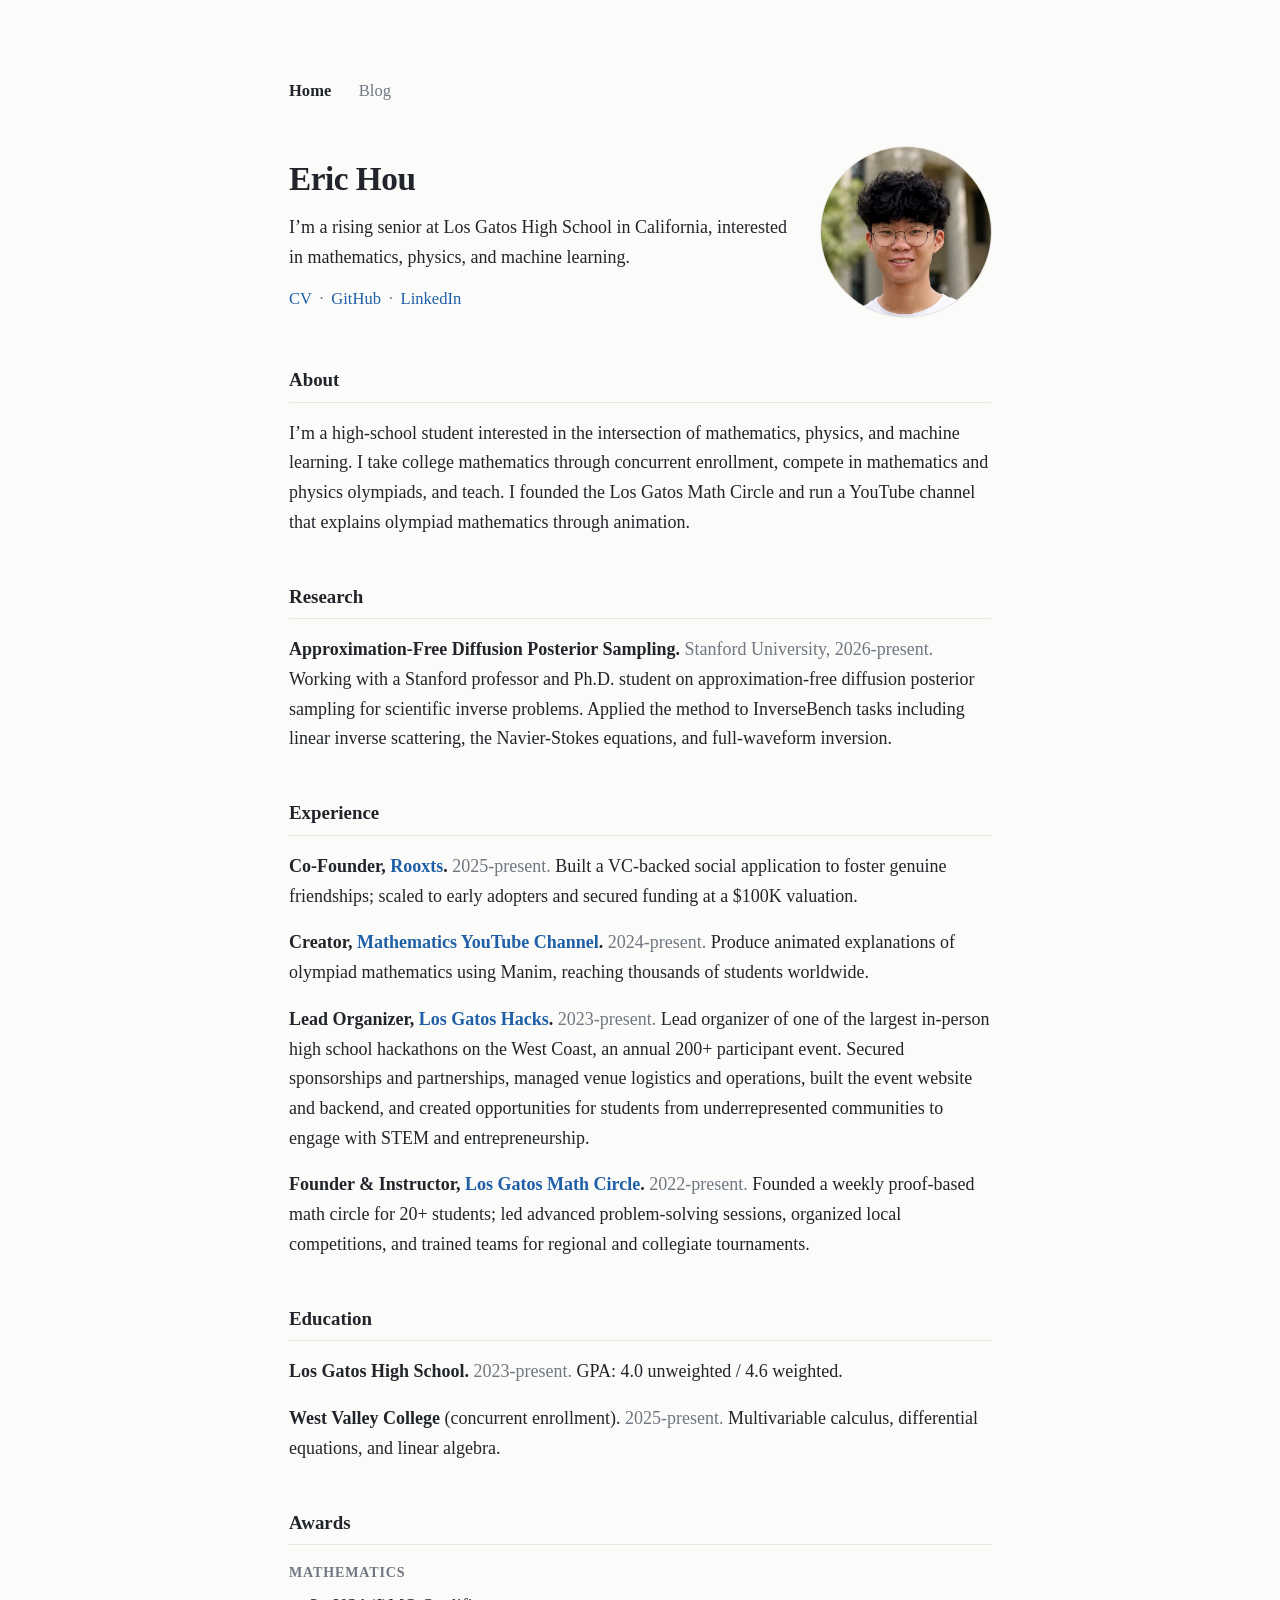
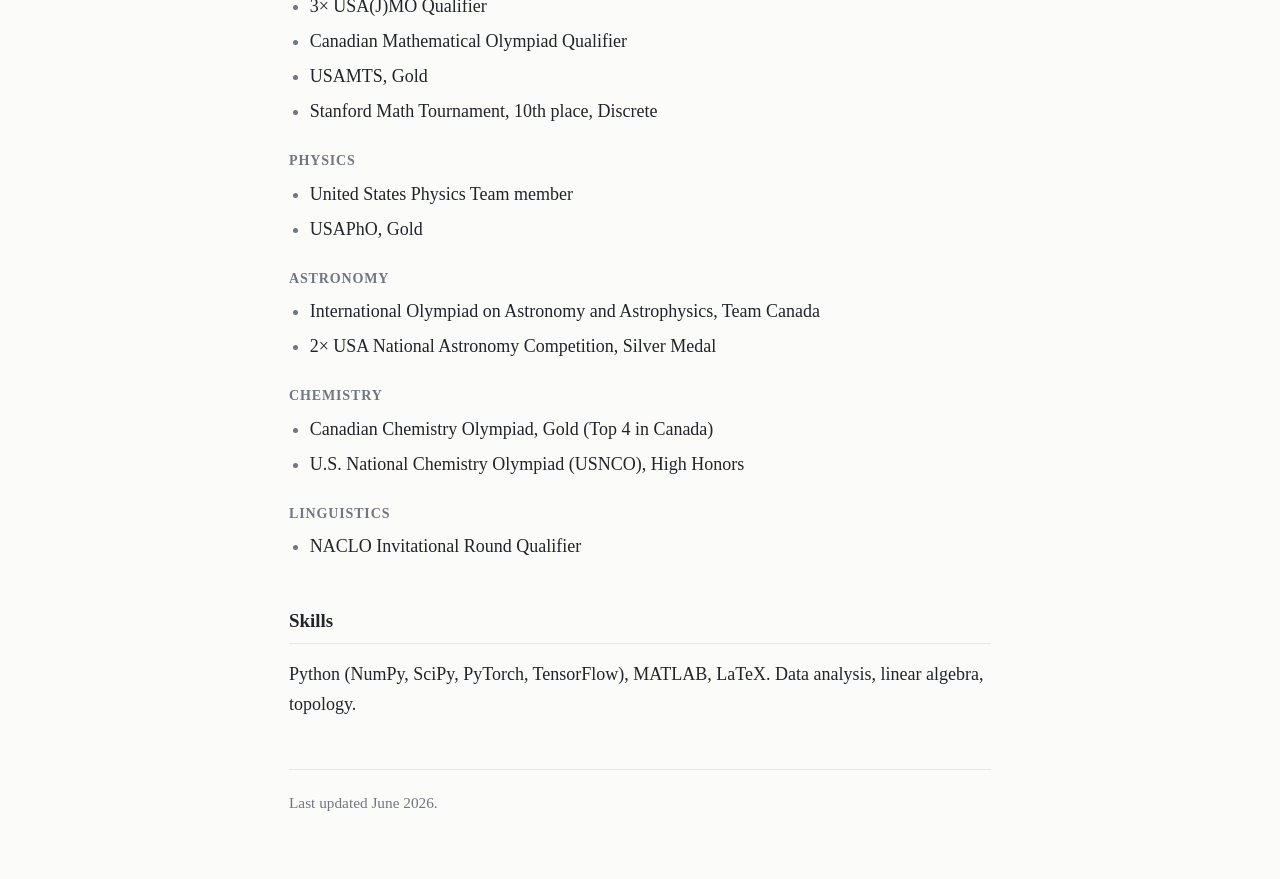
==== commit 48a907f3: "Keep paper available only by direct URL" ====
--- a/index.html
+++ b/index.html
@@ -42,14 +42,6 @@
   </p>
 
   <h2>Research</h2>
-  <p>
-    <b><a href="assets/cofinite-derivative-zeros.pdf">Cofinite Zeros of High Derivatives</a>.</b>
-    <span class="muted">Independent research, 2026.</span> Constructed a transcendental entire
-    function whose sufficiently high derivatives have a zero in every prescribed nonempty open
-    subset of the complex plane. <a href="assets/cofinite-derivative-zeros.pdf">PDF</a>
-    <span class="sep">&middot;</span>
-    <a href="https://github.com/erichou1/cofinite-derivative-zeros">Lean formalization</a>
-  </p>
   <p>
     <b>Approximation-Free Diffusion Posterior Sampling.</b>
     <span class="muted">Stanford University, 2026-present.</span> Working with a Stanford professor and Ph.D.
@@ -133,7 +125,7 @@
   </p>
 
     <footer>
-      Last updated July 2026.
+      Last updated June 2026.
     </footer>
   </div>
 </body>
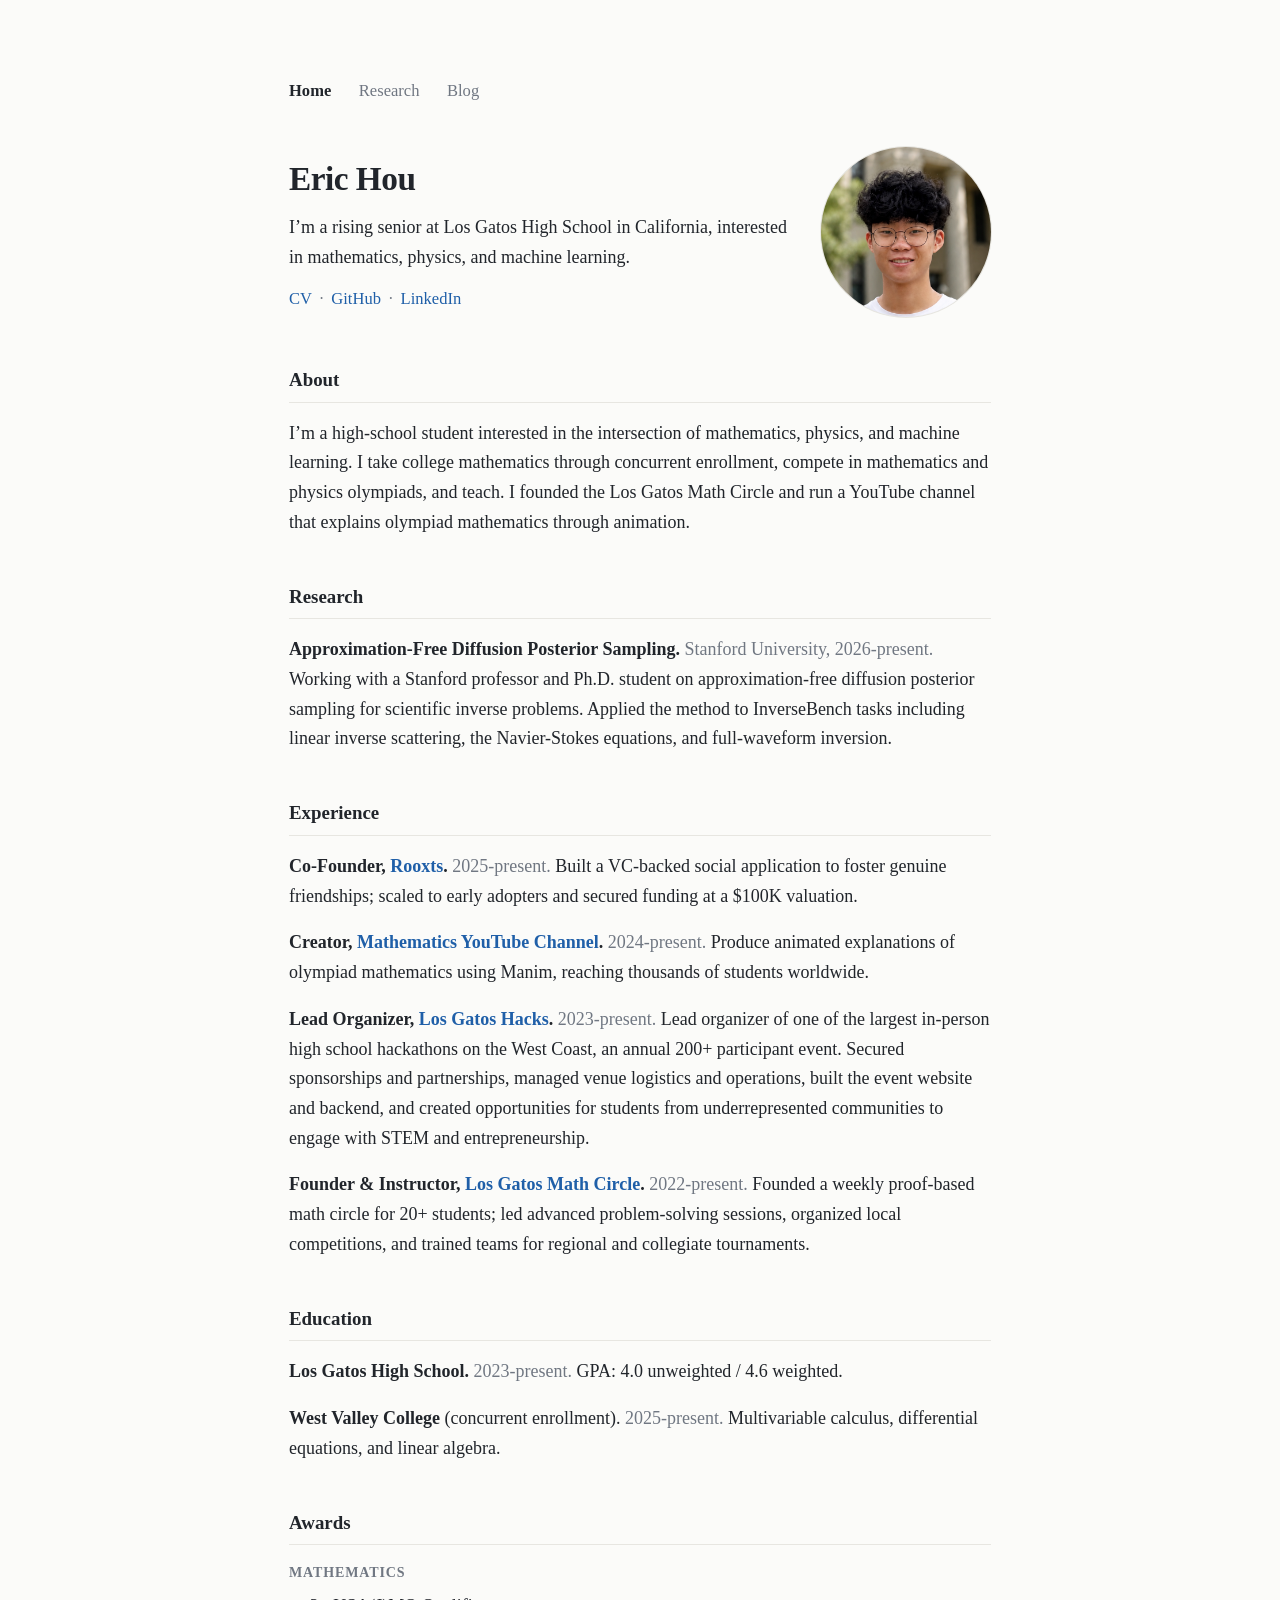
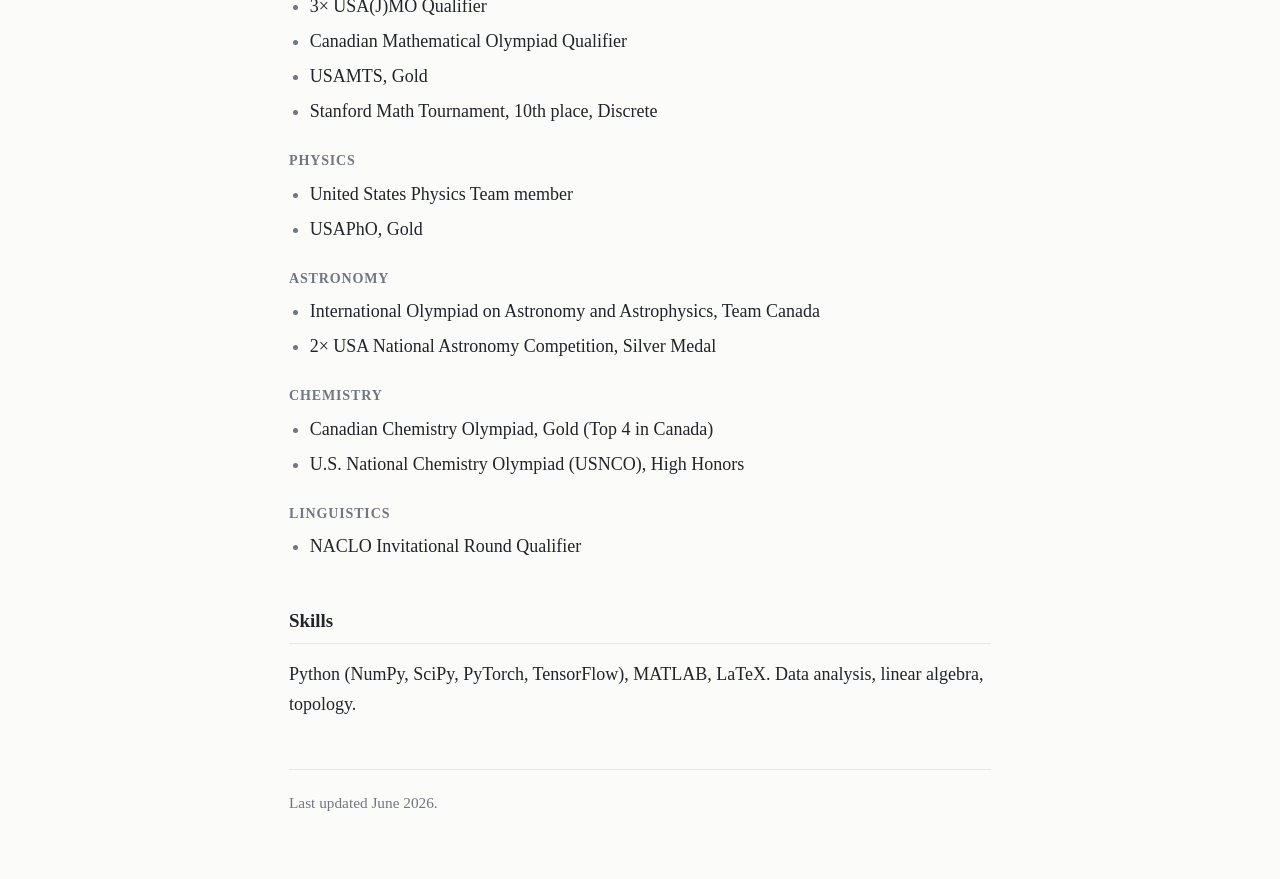
==== commit 82204f6c: "Add research page and navigation" ====
--- a/index.html
+++ b/index.html
@@ -13,6 +13,7 @@
   <div class="page">
     <nav class="nav">
       <a href="index.html" aria-current="page">Home</a>
+      <a href="research.html">Research</a>
       <a href="blog.html">Blog</a>
     </nav>
     <header class="intro">
